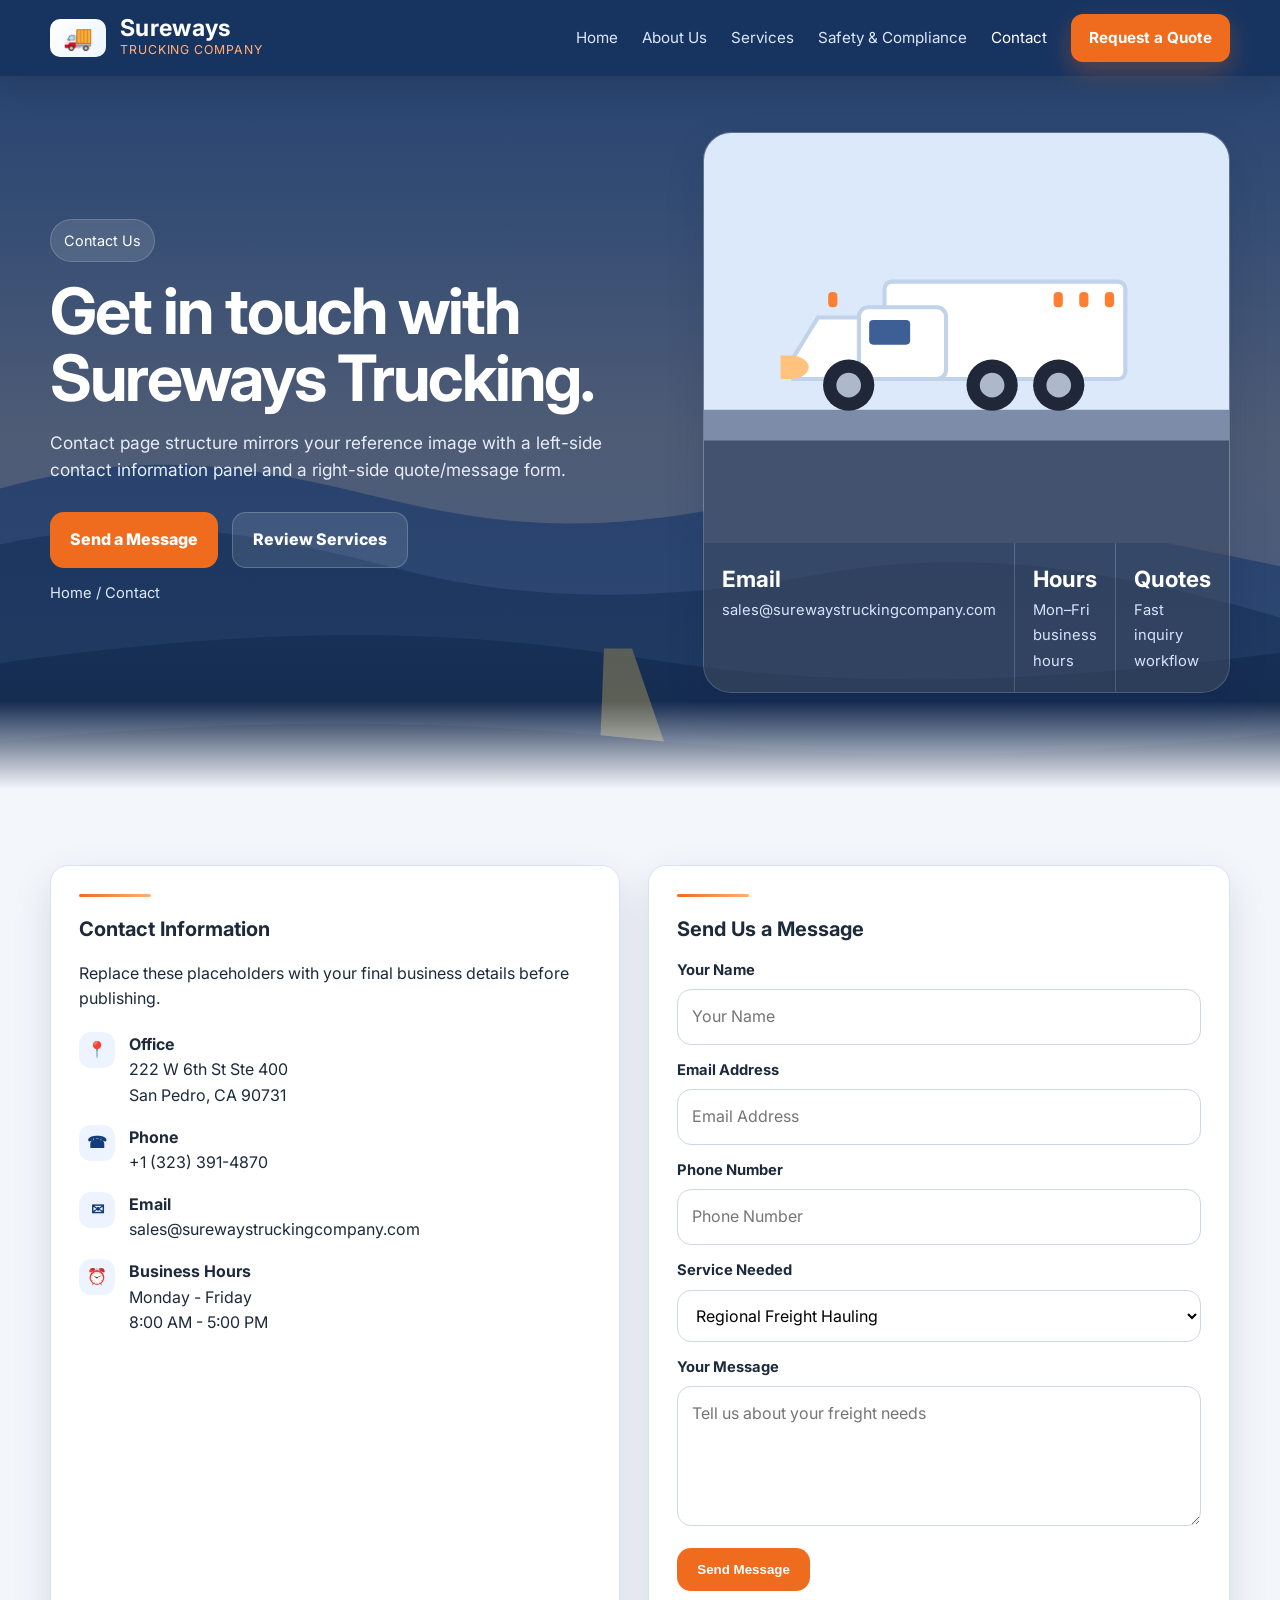
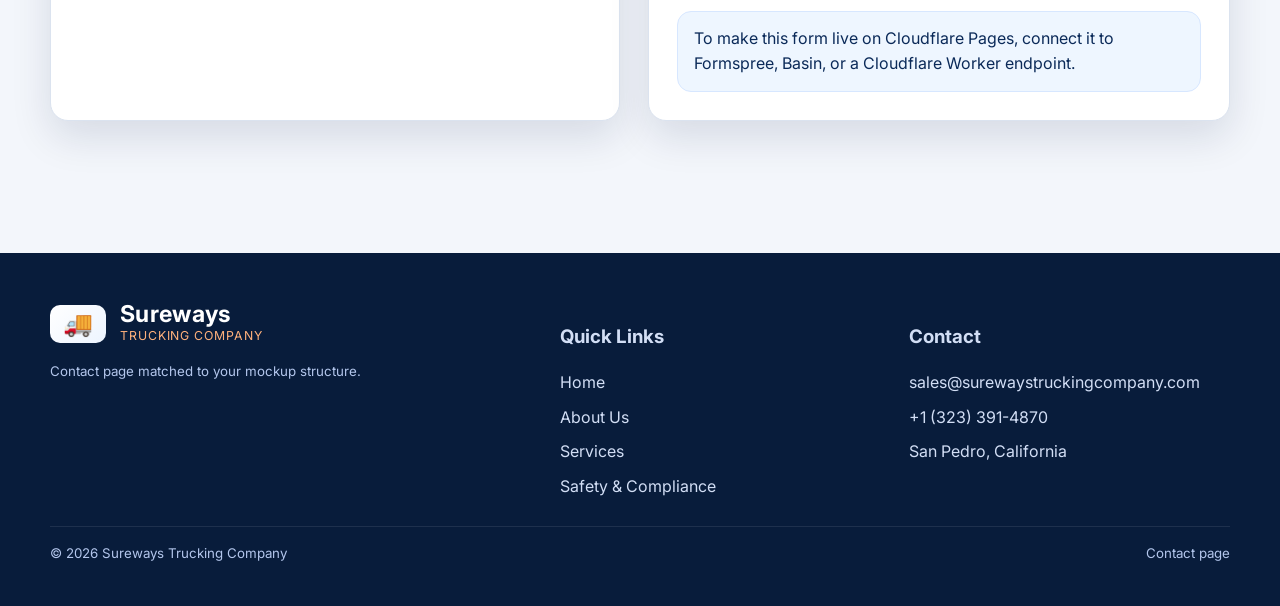
==== contact.html @ c89b98e4 "Add files via upload" ====
<!DOCTYPE html>
<html lang="en">
<head>
  <meta charset="UTF-8" />
  <meta name="viewport" content="width=device-width, initial-scale=1.0" />
  <title>Contact | Sureways Trucking Company</title>
  <meta name="description" content="Contact Sureways Trucking Company for freight quotes, business inquiries, and regional trucking support." />
  <link rel="icon" href="./assets/favicon.svg" type="image/svg+xml" />
  <link rel="preconnect" href="https://fonts.googleapis.com"><link rel="preconnect" href="https://fonts.gstatic.com" crossorigin>
  <link href="https://fonts.googleapis.com/css2?family=Inter:wght@400;500;600;700;800&display=swap" rel="stylesheet">
  <link rel="stylesheet" href="styles.css" />
</head>
<body>
  <header class="header"><div class="container nav"><a class="logo" href="index.html"><div class="logo-badge">🚚</div><div class="logo-text"><strong>Sureways</strong><span>Trucking Company</span></div></a><nav class="nav-links"><a href="index.html">Home</a><a href="about.html">About Us</a><a href="services.html">Services</a><a href="safety.html">Safety &amp; Compliance</a><a class="active" href="contact.html">Contact</a><a class="nav-cta" href="contact.html">Request a Quote</a></nav><div class="mobile-toggle">Menu</div></div></header>
  <section class="hero page-hero"><div class="container hero-inner"><div><div class="kicker">Contact Us</div><h1>Get in touch with Sureways Trucking.</h1><p>Contact page structure mirrors your reference image with a left-side contact information panel and a right-side quote/message form.</p><div class="actions"><a class="btn btn-primary" href="#contact-form">Send a Message</a><a class="btn btn-secondary" href="services.html">Review Services</a></div><div class="breadcrumbs">Home / Contact</div></div><div class="hero-card"><div class="hero-visual"></div><div class="metrics"><div><strong>Email</strong><span>sales@surewaystruckingcompany.com</span></div><div><strong>Hours</strong><span>Mon–Fri business hours</span></div><div><strong>Quotes</strong><span>Fast inquiry workflow</span></div></div></div></div></section>
  <section class="section"><div class="container contact-layout"><article class="card contact-card"><div class="mini-line"></div><h3>Contact Information</h3><p>Replace these placeholders with your final business details before publishing.</p><ul class="contact-list"><li><div class="bullet">📍</div><div><strong>Office</strong><br>222 W 6th St Ste 400<br>San Pedro, CA 90731</div></li><li><div class="bullet">☎</div><div><strong>Phone</strong><br>+1 (323) 391-4870</div></li><li><div class="bullet">✉</div><div><strong>Email</strong><br>sales@surewaystruckingcompany.com</div></li><li><div class="bullet">⏰</div><div><strong>Business Hours</strong><br>Monday - Friday<br>8:00 AM - 5:00 PM</div></li></ul></article><article class="card contact-card" id="contact-form"><div class="mini-line"></div><h3>Send Us a Message</h3><form><div class="field"><label for="name">Your Name</label><input id="name" type="text" placeholder="Your Name"></div><div class="field"><label for="email">Email Address</label><input id="email" type="email" placeholder="Email Address"></div><div class="field"><label for="phone">Phone Number</label><input id="phone" type="tel" placeholder="Phone Number"></div><div class="field"><label for="service">Service Needed</label><select id="service"><option>Regional Freight Hauling</option><option>Dry Van &amp; General Freight</option><option>Power-Only Transport</option><option>Port-Adjacent Loads</option></select></div><div class="field"><label for="message">Your Message</label><textarea id="message" placeholder="Tell us about your freight needs"></textarea></div><button class="btn btn-primary" type="submit" style="border:0;cursor:pointer;">Send Message</button></form><div class="notice">To make this form live on Cloudflare Pages, connect it to Formspree, Basin, or a Cloudflare Worker endpoint.</div></article></div></section>
  <footer class="footer"><div class="container"><div class="footer-top"><div><a class="logo" href="index.html" style="margin-bottom:12px;"><div class="logo-badge">🚚</div><div class="logo-text"><strong>Sureways</strong><span>Trucking Company</span></div></a><small>Contact page matched to your mockup structure.</small></div><div><h3>Quick Links</h3><div class="footer-links"><a href="index.html">Home</a><a href="about.html">About Us</a><a href="services.html">Services</a><a href="safety.html">Safety &amp; Compliance</a></div></div><div><h3>Contact</h3><div class="footer-links"><span>sales@surewaystruckingcompany.com</span><span>+1 (323) 391-4870</span><span>San Pedro, California</span></div></div></div><div class="footer-bottom"><small>© 2026 Sureways Trucking Company</small><small>Contact page</small></div></div></footer>
</body>
</html>
---- styles.css ----
:root {
  --navy: #0b2a59;
  --navy-2: #123d7a;
  --orange: #ef6c1f;
  --orange-dark: #d95e17;
  --ink: #1d2a3b;
  --muted: #68758a;
  --bg: #f3f6fb;
  --card: #ffffff;
  --line: #dbe3ef;
  --success: #146c43;
  --shadow: 0 16px 40px rgba(9, 28, 63, 0.12);
  --radius: 18px;
  --container: 1180px;
}
* { box-sizing: border-box; }
html { scroll-behavior: smooth; }
body {
  margin: 0;
  font-family: Inter, Arial, Helvetica, sans-serif;
  color: var(--ink);
  background: var(--bg);
  line-height: 1.6;
}
a { color: inherit; text-decoration: none; }
img { max-width: 100%; display: block; }
.container { width: min(var(--container), calc(100% - 32px)); margin: 0 auto; }
.header {
  position: sticky; top: 0; z-index: 100;
  background: rgba(11, 42, 89, 0.95); backdrop-filter: blur(10px);
  box-shadow: 0 10px 30px rgba(0,0,0,0.12);
}
.nav { display: flex; align-items: center; justify-content: space-between; min-height: 76px; gap: 20px; }
.logo { display: flex; align-items: center; gap: 14px; color: #fff; }
.logo-badge {
  width: 56px; height: 38px; border-radius: 10px; position: relative;
  background: linear-gradient(135deg, #fff 0%, #edf4ff 100%);
  display: grid; place-items: center; color: var(--navy); font-size: 24px; font-weight: 800;
}
.logo-text strong { display: block; font-size: 1.45rem; line-height: 1; letter-spacing: .3px; }
.logo-text span { display: block; color: #ffb17c; font-size: .77rem; letter-spacing: .9px; text-transform: uppercase; }
.nav-links { display: flex; align-items: center; gap: 24px; color: #dce7fa; font-size: .95rem; }
.nav-links a:hover, .nav-links a.active { color: #fff; }
.nav-cta {
  padding: 12px 18px; border-radius: 12px; background: var(--orange); color: #fff; font-weight: 700;
  box-shadow: 0 10px 24px rgba(239,108,31,.3);
}
.mobile-toggle { display: none; }
.hero {
  position: relative;
  overflow: hidden;
  background: linear-gradient(180deg, rgba(11,42,89,.83), rgba(11,42,89,.58)), url('./assets/hero-road.svg') center/cover no-repeat;
  color: #fff;
}
.hero::after {
  content: ''; position: absolute; inset: auto 0 0 0; height: 88px;
  background: linear-gradient(180deg, rgba(243,246,251,0), var(--bg));
}
.hero-inner {
  min-height: 540px; display: grid; grid-template-columns: 1.08fr .92fr; gap: 34px; align-items: center;
  padding: 56px 0 96px;
}
.kicker {
  display: inline-flex; align-items: center; gap: 10px; padding: 9px 13px; border-radius: 999px;
  background: rgba(255,255,255,.12); border: 1px solid rgba(255,255,255,.18); font-size: .9rem;
}
.hero h1 { font-size: clamp(2.3rem, 5vw, 4.5rem); line-height: 1.04; margin: 16px 0 14px; letter-spacing: -.03em; }
.hero p { color: #e6edf9; font-size: 1.08rem; max-width: 620px; margin-bottom: 28px; }
.actions { display: flex; gap: 14px; flex-wrap: wrap; }
.btn {
  display: inline-flex; align-items: center; justify-content: center; gap: 10px;
  padding: 14px 20px; border-radius: 14px; font-weight: 800; transition: .2s ease;
}
.btn-primary { background: var(--orange); color: #fff; }
.btn-primary:hover { background: var(--orange-dark); transform: translateY(-1px); }
.btn-secondary { background: rgba(255,255,255,.11); color: #fff; border: 1px solid rgba(255,255,255,.2); }
.btn-secondary:hover { background: rgba(255,255,255,.17); }
.hero-card {
  background: rgba(255,255,255,.09); border: 1px solid rgba(255,255,255,.15); border-radius: 28px;
  box-shadow: var(--shadow); overflow: hidden;
}
.hero-visual {
  min-height: 410px; background: url('./assets/truck-hero.svg') center/cover no-repeat;
}
.metrics {
  display: grid; grid-template-columns: repeat(3,1fr); gap: 1px; background: rgba(255,255,255,.15);
}
.metrics div { padding: 18px; background: rgba(9,26,55,.45); }
.metrics strong { display:block; font-size:1.4rem; }
.metrics span { color:#d5e4ff; font-size:.92rem; }
.section { padding: 76px 0; }
.section-tight { padding-top: 50px; }
.section-title { text-align: center; max-width: 760px; margin: 0 auto 42px; }
.section-title.left { text-align: left; margin-left: 0; }
.eyebrow { color: var(--orange); font-weight: 800; text-transform: uppercase; letter-spacing: .14em; font-size: .78rem; }
.section-title h2 { margin: 10px 0 12px; font-size: clamp(2rem, 3vw, 3rem); line-height:1.1; }
.section-title p { color: var(--muted); margin: 0; }
.grid-3 { display:grid; grid-template-columns: repeat(3,1fr); gap: 24px; }
.grid-2 { display:grid; grid-template-columns: repeat(2,1fr); gap: 24px; }
.card {
  background: var(--card); border: 1px solid var(--line); border-radius: var(--radius); box-shadow: var(--shadow);
}
.info-card { padding: 28px; }
.info-card h3, .service-card h3, .contact-card h3 { margin: 0 0 14px; font-size: 1.25rem; }
.mini-line { width: 72px; height: 3px; border-radius: 999px; background: linear-gradient(90deg, var(--orange), #ffb074); margin-bottom: 16px; }
.check-list { list-style: none; padding: 0; margin: 0; }
.check-list li { padding-left: 28px; position: relative; margin: 9px 0; color: var(--ink); }
.check-list li::before {
  content: '✔'; position: absolute; left: 0; top: 0; color: var(--orange); font-weight: 800;
}
.band {
  background: linear-gradient(180deg, var(--navy), #082246); color: #fff;
}
.band .section-title p { color: #d8e3f7; }
.feature {
  padding: 26px; border-radius: 22px; background: rgba(255,255,255,.06); border: 1px solid rgba(255,255,255,.08);
}
.icon {
  width: 56px; height: 56px; border-radius: 16px; background: rgba(239,108,31,.16); color: #ffb27f;
  display: grid; place-items: center; font-size: 1.5rem; margin-bottom: 18px;
}
.feature h3 { margin: 0 0 8px; }
.feature p { margin: 0; color: #d6e2fb; }
.split {
  display:grid; grid-template-columns: 1fr 1fr; gap: 34px; align-items: center;
}
.visual-card {
  min-height: 360px; border-radius: 26px; overflow:hidden; box-shadow: var(--shadow);
  background: url('./assets/roadwide.svg') center/cover no-repeat;
}
.map-card {
  min-height: 360px; border-radius: 26px; overflow:hidden; box-shadow: var(--shadow);
  background: #fff url('./assets/service-map.svg') center/cover no-repeat;
  border: 1px solid var(--line);
}
.service-card { overflow: hidden; }
.service-image { min-height: 210px; background: #dbe7f8 center/cover no-repeat; }
.service-body { padding: 24px; }
.service-card p { color: var(--muted); margin: 0 0 16px; }
.tag { display:inline-flex; padding: 7px 11px; border-radius: 999px; font-size: .82rem; font-weight: 700; background:#eef4ff; color: var(--navy-2); }
.cta {
  background: linear-gradient(135deg, var(--navy), #123d7a);
  color: #fff; border-radius: 28px; padding: 36px; display:flex; justify-content: space-between; align-items:center; gap: 24px;
  box-shadow: var(--shadow);
}
.cta p { color: #e0eafe; margin: 8px 0 0; }
.compliance-box {
  background: var(--card); border-radius: 24px; border: 1px solid var(--line); overflow:hidden; box-shadow: var(--shadow);
}
.compliance-media { min-height: 270px; background: url('./assets/safety-inspection.svg') center/cover no-repeat; }
.compliance-content { padding: 28px; }
.strip { display:grid; grid-template-columns: repeat(4,1fr); gap: 18px; margin-top: 26px; }
.strip .mini { padding: 22px; text-align:center; }
.strip .mini strong { display:block; margin-top: 8px; }
.contact-layout { display:grid; grid-template-columns: 1fr 1.02fr; gap: 28px; }
.contact-card { padding: 28px; }
.contact-list { list-style:none; padding:0; margin: 20px 0 0; }
.contact-list li { display:flex; gap:14px; margin: 16px 0; align-items:flex-start; }
.contact-list .bullet { width: 36px; height: 36px; border-radius: 12px; background:#eef4ff; color: var(--navy-2); display:grid; place-items:center; font-weight:700; flex: 0 0 auto; }
.field { margin-bottom: 14px; }
label { display:block; margin-bottom: 7px; font-size: .92rem; font-weight: 700; }
input, textarea, select {
  width: 100%; padding: 14px 14px; border: 1px solid #ccd7ea; border-radius: 14px; background:#fff; font: inherit;
}
textarea { min-height: 140px; resize: vertical; }
.footer {
  background: #081c3b; color: #d2def5; padding: 24px 0 42px; margin-top: 56px;
}
.footer-top { display:grid; grid-template-columns: 1.2fr .8fr .8fr; gap: 28px; padding: 26px 0; }
.footer small { color: #b3c6ec; }
.footer-links { display:grid; gap: 9px; }
.footer-bottom {
  border-top: 1px solid rgba(255,255,255,.09); padding-top: 16px; display:flex; justify-content:space-between; gap: 18px; flex-wrap:wrap;
}
.badge-row { display:flex; gap: 10px; flex-wrap:wrap; margin-top: 16px; }
.badge { padding: 9px 12px; border-radius:999px; background: rgba(255,255,255,.08); font-size:.84rem; }
.service-1 { background-image: url('./assets/service-regional.svg'); }
.service-2 { background-image: url('./assets/service-dryvan.svg'); }
.service-3 { background-image: url('./assets/service-power.svg'); }
.service-4 { background-image: url('./assets/service-port.svg'); }
.page-hero { min-height: 380px; }
.breadcrumbs { color:#dfe9fb; font-size:.92rem; margin-top: 14px; }
.notice {
  background:#eef6ff; border:1px solid #d7e7ff; color: var(--navy); padding: 14px 16px; border-radius: 14px; margin-top: 20px;
}
@media (max-width: 980px) {
  .hero-inner, .split, .contact-layout, .footer-top, .grid-3, .grid-2, .strip { grid-template-columns: 1fr; }
  .hero-card { order: -1; }
  .metrics { grid-template-columns: repeat(3,1fr); }
  .nav-links { display:none; }
  .mobile-toggle { display:block; color:#fff; }
}
@media (max-width: 700px) {
  .container { width: min(var(--container), calc(100% - 22px)); }
  .hero-inner { padding: 30px 0 78px; min-height: auto; }
  .hero h1 { font-size: 2.3rem; }
  .actions, .cta, .footer-bottom { flex-direction: column; align-items: stretch; }
  .metrics { grid-template-columns: 1fr; }
  .section { padding: 58px 0; }
}
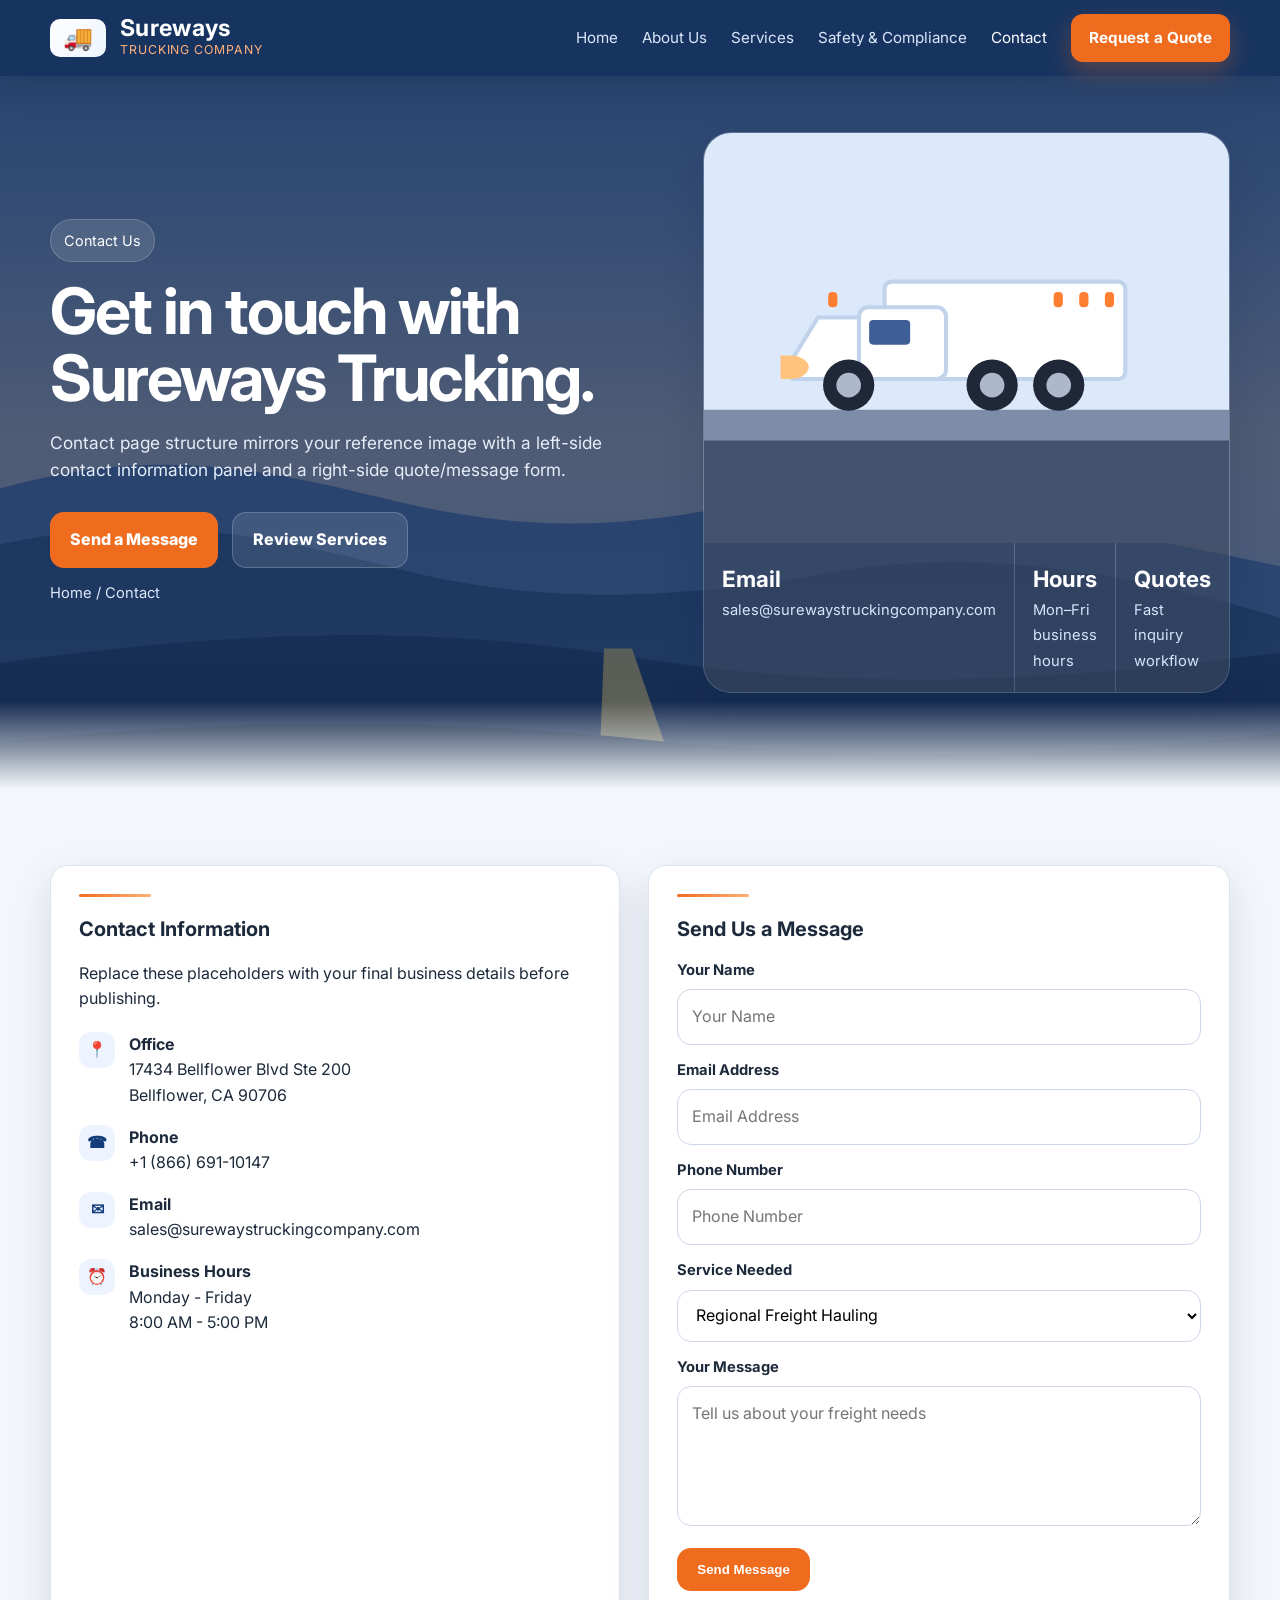
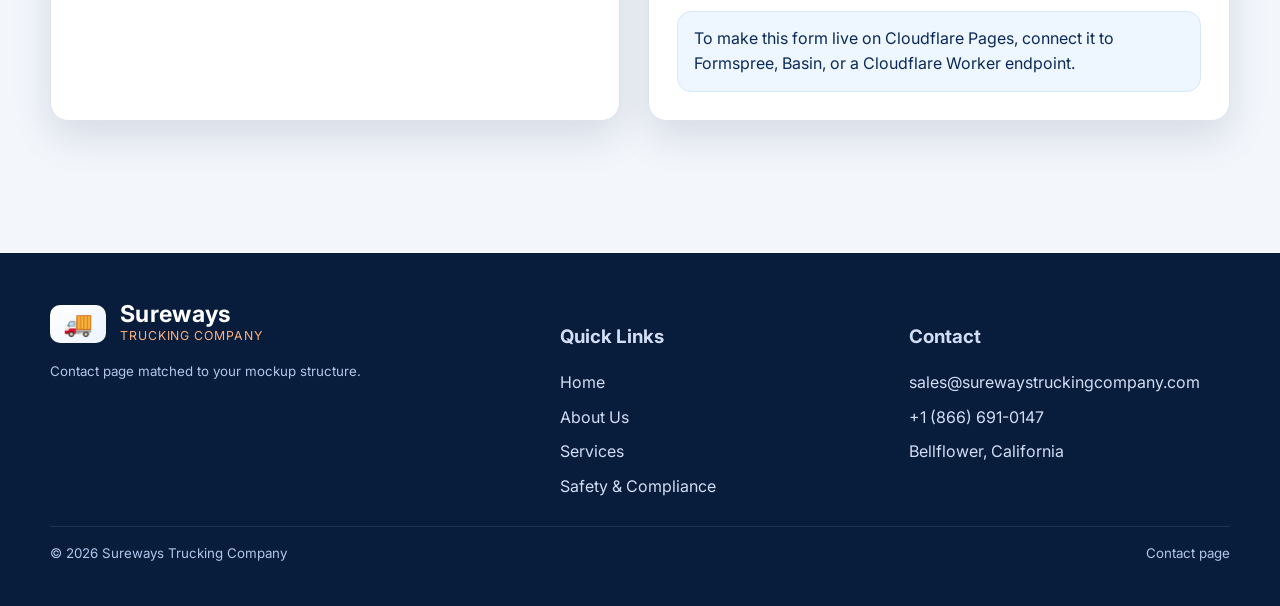
==== commit 2c7f34d2: "Update contact.html" ====
--- a/contact.html
+++ b/contact.html
@@ -13,7 +13,7 @@
 <body>
   <header class="header"><div class="container nav"><a class="logo" href="index.html"><div class="logo-badge">🚚</div><div class="logo-text"><strong>Sureways</strong><span>Trucking Company</span></div></a><nav class="nav-links"><a href="index.html">Home</a><a href="about.html">About Us</a><a href="services.html">Services</a><a href="safety.html">Safety &amp; Compliance</a><a class="active" href="contact.html">Contact</a><a class="nav-cta" href="contact.html">Request a Quote</a></nav><div class="mobile-toggle">Menu</div></div></header>
   <section class="hero page-hero"><div class="container hero-inner"><div><div class="kicker">Contact Us</div><h1>Get in touch with Sureways Trucking.</h1><p>Contact page structure mirrors your reference image with a left-side contact information panel and a right-side quote/message form.</p><div class="actions"><a class="btn btn-primary" href="#contact-form">Send a Message</a><a class="btn btn-secondary" href="services.html">Review Services</a></div><div class="breadcrumbs">Home / Contact</div></div><div class="hero-card"><div class="hero-visual"></div><div class="metrics"><div><strong>Email</strong><span>sales@surewaystruckingcompany.com</span></div><div><strong>Hours</strong><span>Mon–Fri business hours</span></div><div><strong>Quotes</strong><span>Fast inquiry workflow</span></div></div></div></div></section>
-  <section class="section"><div class="container contact-layout"><article class="card contact-card"><div class="mini-line"></div><h3>Contact Information</h3><p>Replace these placeholders with your final business details before publishing.</p><ul class="contact-list"><li><div class="bullet">📍</div><div><strong>Office</strong><br>222 W 6th St Ste 400<br>San Pedro, CA 90731</div></li><li><div class="bullet">☎</div><div><strong>Phone</strong><br>+1 (323) 391-4870</div></li><li><div class="bullet">✉</div><div><strong>Email</strong><br>sales@surewaystruckingcompany.com</div></li><li><div class="bullet">⏰</div><div><strong>Business Hours</strong><br>Monday - Friday<br>8:00 AM - 5:00 PM</div></li></ul></article><article class="card contact-card" id="contact-form"><div class="mini-line"></div><h3>Send Us a Message</h3><form><div class="field"><label for="name">Your Name</label><input id="name" type="text" placeholder="Your Name"></div><div class="field"><label for="email">Email Address</label><input id="email" type="email" placeholder="Email Address"></div><div class="field"><label for="phone">Phone Number</label><input id="phone" type="tel" placeholder="Phone Number"></div><div class="field"><label for="service">Service Needed</label><select id="service"><option>Regional Freight Hauling</option><option>Dry Van &amp; General Freight</option><option>Power-Only Transport</option><option>Port-Adjacent Loads</option></select></div><div class="field"><label for="message">Your Message</label><textarea id="message" placeholder="Tell us about your freight needs"></textarea></div><button class="btn btn-primary" type="submit" style="border:0;cursor:pointer;">Send Message</button></form><div class="notice">To make this form live on Cloudflare Pages, connect it to Formspree, Basin, or a Cloudflare Worker endpoint.</div></article></div></section>
-  <footer class="footer"><div class="container"><div class="footer-top"><div><a class="logo" href="index.html" style="margin-bottom:12px;"><div class="logo-badge">🚚</div><div class="logo-text"><strong>Sureways</strong><span>Trucking Company</span></div></a><small>Contact page matched to your mockup structure.</small></div><div><h3>Quick Links</h3><div class="footer-links"><a href="index.html">Home</a><a href="about.html">About Us</a><a href="services.html">Services</a><a href="safety.html">Safety &amp; Compliance</a></div></div><div><h3>Contact</h3><div class="footer-links"><span>sales@surewaystruckingcompany.com</span><span>+1 (323) 391-4870</span><span>San Pedro, California</span></div></div></div><div class="footer-bottom"><small>© 2026 Sureways Trucking Company</small><small>Contact page</small></div></div></footer>
+  <section class="section"><div class="container contact-layout"><article class="card contact-card"><div class="mini-line"></div><h3>Contact Information</h3><p>Replace these placeholders with your final business details before publishing.</p><ul class="contact-list"><li><div class="bullet">📍</div><div><strong>Office</strong><br>17434 Bellflower Blvd Ste 200 <br>Bellflower, CA 90706</div></li><li><div class="bullet">☎</div><div><strong>Phone</strong><br>+1 (866) 691-10147</div></li><li><div class="bullet">✉</div><div><strong>Email</strong><br>sales@surewaystruckingcompany.com</div></li><li><div class="bullet">⏰</div><div><strong>Business Hours</strong><br>Monday - Friday<br>8:00 AM - 5:00 PM</div></li></ul></article><article class="card contact-card" id="contact-form"><div class="mini-line"></div><h3>Send Us a Message</h3><form><div class="field"><label for="name">Your Name</label><input id="name" type="text" placeholder="Your Name"></div><div class="field"><label for="email">Email Address</label><input id="email" type="email" placeholder="Email Address"></div><div class="field"><label for="phone">Phone Number</label><input id="phone" type="tel" placeholder="Phone Number"></div><div class="field"><label for="service">Service Needed</label><select id="service"><option>Regional Freight Hauling</option><option>Dry Van &amp; General Freight</option><option>Power-Only Transport</option><option>Port-Adjacent Loads</option></select></div><div class="field"><label for="message">Your Message</label><textarea id="message" placeholder="Tell us about your freight needs"></textarea></div><button class="btn btn-primary" type="submit" style="border:0;cursor:pointer;">Send Message</button></form><div class="notice">To make this form live on Cloudflare Pages, connect it to Formspree, Basin, or a Cloudflare Worker endpoint.</div></article></div></section>
+  <footer class="footer"><div class="container"><div class="footer-top"><div><a class="logo" href="index.html" style="margin-bottom:12px;"><div class="logo-badge">🚚</div><div class="logo-text"><strong>Sureways</strong><span>Trucking Company</span></div></a><small>Contact page matched to your mockup structure.</small></div><div><h3>Quick Links</h3><div class="footer-links"><a href="index.html">Home</a><a href="about.html">About Us</a><a href="services.html">Services</a><a href="safety.html">Safety &amp; Compliance</a></div></div><div><h3>Contact</h3><div class="footer-links"><span>sales@surewaystruckingcompany.com</span><span>+1 (866) 691-0147</span><span>Bellflower, California</span></div></div></div><div class="footer-bottom"><small>© 2026 Sureways Trucking Company</small><small>Contact page</small></div></div></footer>
 </body>
 </html>
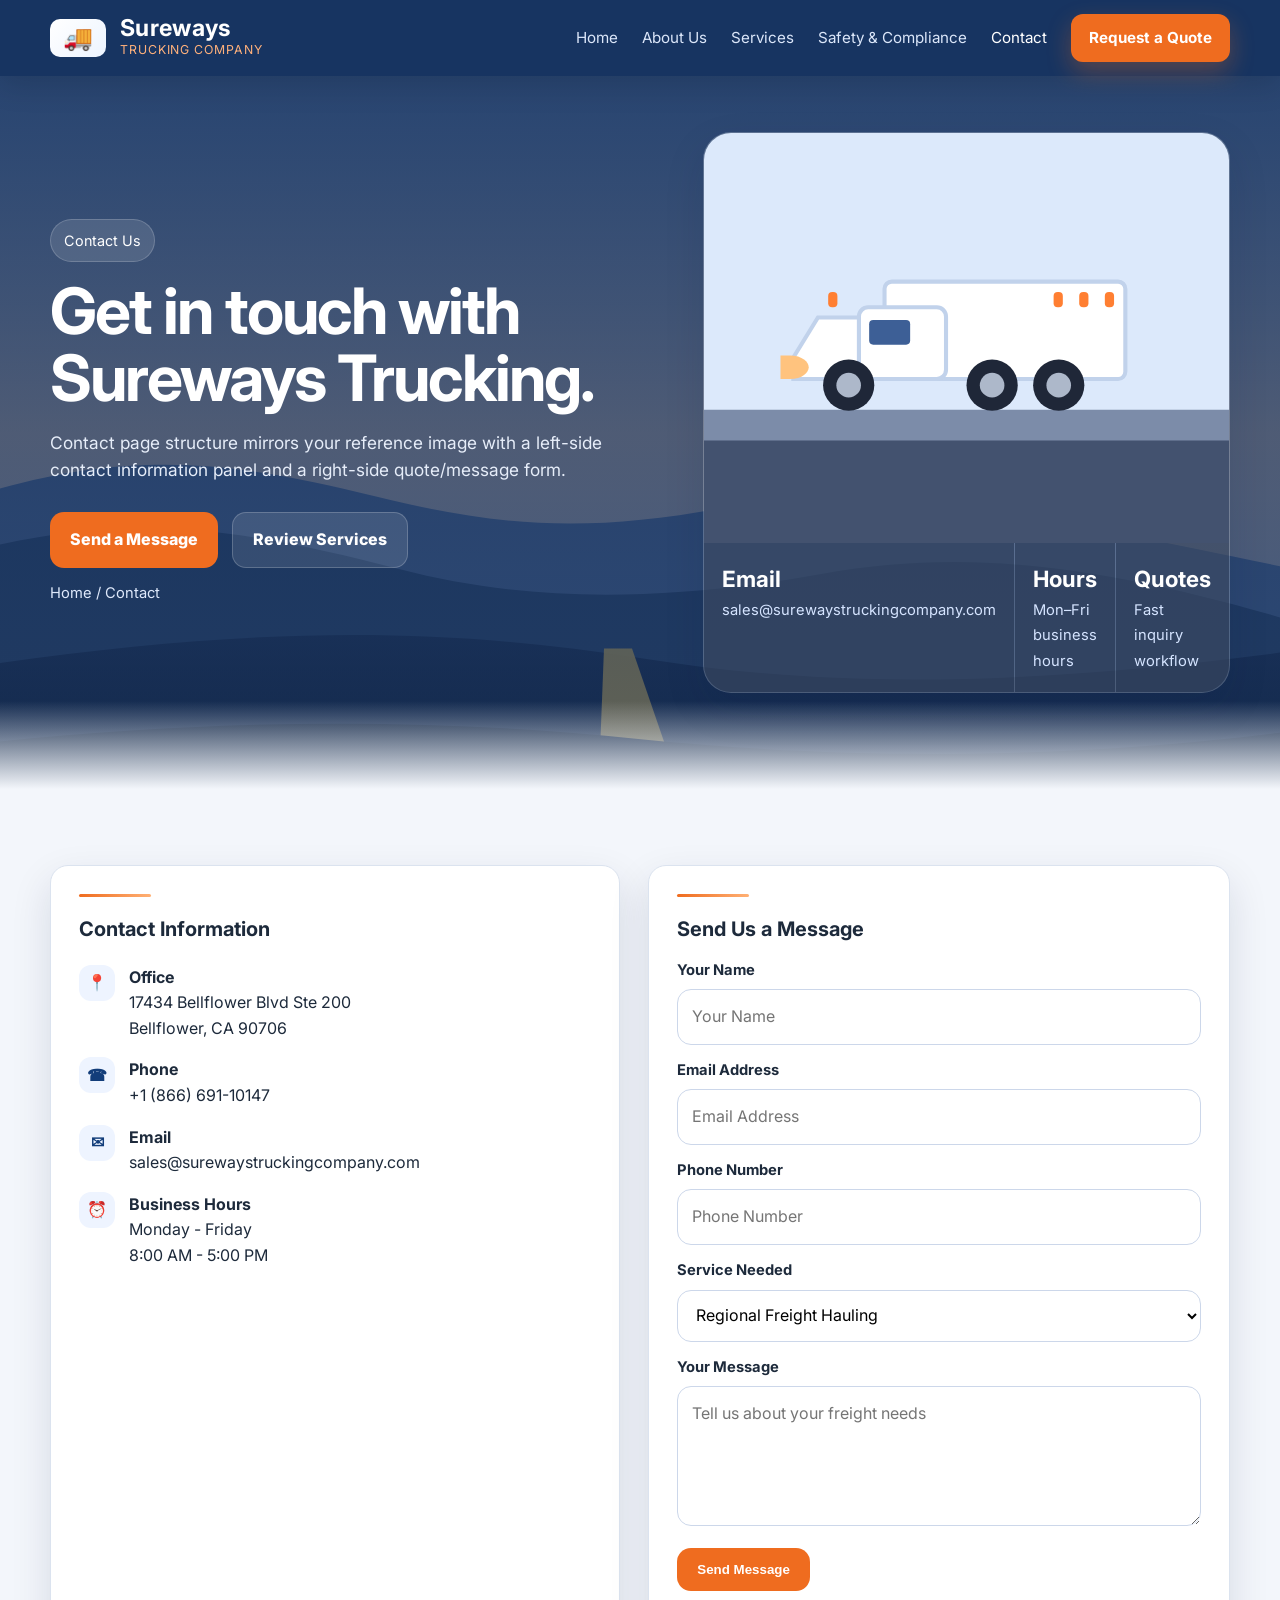
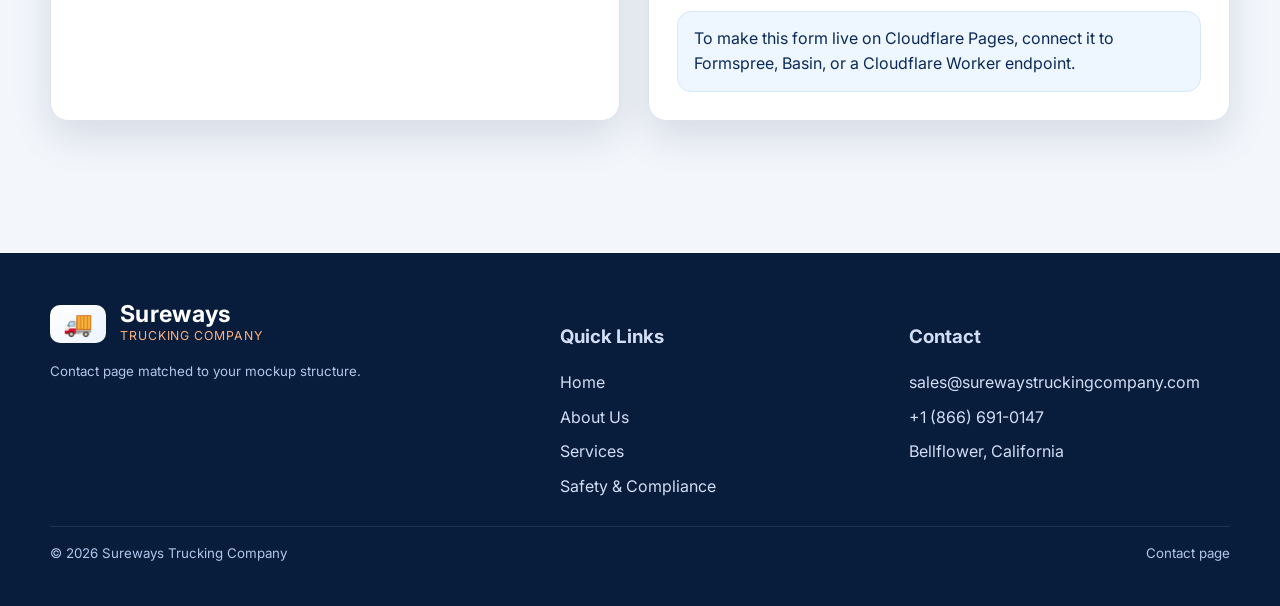
==== commit c00fe64d: "Update contact.html" ====
--- a/contact.html
+++ b/contact.html
@@ -13,7 +13,7 @@
 <body>
   <header class="header"><div class="container nav"><a class="logo" href="index.html"><div class="logo-badge">🚚</div><div class="logo-text"><strong>Sureways</strong><span>Trucking Company</span></div></a><nav class="nav-links"><a href="index.html">Home</a><a href="about.html">About Us</a><a href="services.html">Services</a><a href="safety.html">Safety &amp; Compliance</a><a class="active" href="contact.html">Contact</a><a class="nav-cta" href="contact.html">Request a Quote</a></nav><div class="mobile-toggle">Menu</div></div></header>
   <section class="hero page-hero"><div class="container hero-inner"><div><div class="kicker">Contact Us</div><h1>Get in touch with Sureways Trucking.</h1><p>Contact page structure mirrors your reference image with a left-side contact information panel and a right-side quote/message form.</p><div class="actions"><a class="btn btn-primary" href="#contact-form">Send a Message</a><a class="btn btn-secondary" href="services.html">Review Services</a></div><div class="breadcrumbs">Home / Contact</div></div><div class="hero-card"><div class="hero-visual"></div><div class="metrics"><div><strong>Email</strong><span>sales@surewaystruckingcompany.com</span></div><div><strong>Hours</strong><span>Mon–Fri business hours</span></div><div><strong>Quotes</strong><span>Fast inquiry workflow</span></div></div></div></div></section>
-  <section class="section"><div class="container contact-layout"><article class="card contact-card"><div class="mini-line"></div><h3>Contact Information</h3><p>Replace these placeholders with your final business details before publishing.</p><ul class="contact-list"><li><div class="bullet">📍</div><div><strong>Office</strong><br>17434 Bellflower Blvd Ste 200 <br>Bellflower, CA 90706</div></li><li><div class="bullet">☎</div><div><strong>Phone</strong><br>+1 (866) 691-10147</div></li><li><div class="bullet">✉</div><div><strong>Email</strong><br>sales@surewaystruckingcompany.com</div></li><li><div class="bullet">⏰</div><div><strong>Business Hours</strong><br>Monday - Friday<br>8:00 AM - 5:00 PM</div></li></ul></article><article class="card contact-card" id="contact-form"><div class="mini-line"></div><h3>Send Us a Message</h3><form><div class="field"><label for="name">Your Name</label><input id="name" type="text" placeholder="Your Name"></div><div class="field"><label for="email">Email Address</label><input id="email" type="email" placeholder="Email Address"></div><div class="field"><label for="phone">Phone Number</label><input id="phone" type="tel" placeholder="Phone Number"></div><div class="field"><label for="service">Service Needed</label><select id="service"><option>Regional Freight Hauling</option><option>Dry Van &amp; General Freight</option><option>Power-Only Transport</option><option>Port-Adjacent Loads</option></select></div><div class="field"><label for="message">Your Message</label><textarea id="message" placeholder="Tell us about your freight needs"></textarea></div><button class="btn btn-primary" type="submit" style="border:0;cursor:pointer;">Send Message</button></form><div class="notice">To make this form live on Cloudflare Pages, connect it to Formspree, Basin, or a Cloudflare Worker endpoint.</div></article></div></section>
+  <section class="section"><div class="container contact-layout"><article class="card contact-card"><div class="mini-line"></div><h3>Contact Information</h3><p><ul class="contact-list"><li><div class="bullet">📍</div><div><strong>Office</strong><br>17434 Bellflower Blvd Ste 200 <br>Bellflower, CA 90706</div></li><li><div class="bullet">☎</div><div><strong>Phone</strong><br>+1 (866) 691-10147</div></li><li><div class="bullet">✉</div><div><strong>Email</strong><br>sales@surewaystruckingcompany.com</div></li><li><div class="bullet">⏰</div><div><strong>Business Hours</strong><br>Monday - Friday<br>8:00 AM - 5:00 PM</div></li></ul></article><article class="card contact-card" id="contact-form"><div class="mini-line"></div><h3>Send Us a Message</h3><form><div class="field"><label for="name">Your Name</label><input id="name" type="text" placeholder="Your Name"></div><div class="field"><label for="email">Email Address</label><input id="email" type="email" placeholder="Email Address"></div><div class="field"><label for="phone">Phone Number</label><input id="phone" type="tel" placeholder="Phone Number"></div><div class="field"><label for="service">Service Needed</label><select id="service"><option>Regional Freight Hauling</option><option>Dry Van &amp; General Freight</option><option>Power-Only Transport</option><option>Port-Adjacent Loads</option></select></div><div class="field"><label for="message">Your Message</label><textarea id="message" placeholder="Tell us about your freight needs"></textarea></div><button class="btn btn-primary" type="submit" style="border:0;cursor:pointer;">Send Message</button></form><div class="notice">To make this form live on Cloudflare Pages, connect it to Formspree, Basin, or a Cloudflare Worker endpoint.</div></article></div></section>
   <footer class="footer"><div class="container"><div class="footer-top"><div><a class="logo" href="index.html" style="margin-bottom:12px;"><div class="logo-badge">🚚</div><div class="logo-text"><strong>Sureways</strong><span>Trucking Company</span></div></a><small>Contact page matched to your mockup structure.</small></div><div><h3>Quick Links</h3><div class="footer-links"><a href="index.html">Home</a><a href="about.html">About Us</a><a href="services.html">Services</a><a href="safety.html">Safety &amp; Compliance</a></div></div><div><h3>Contact</h3><div class="footer-links"><span>sales@surewaystruckingcompany.com</span><span>+1 (866) 691-0147</span><span>Bellflower, California</span></div></div></div><div class="footer-bottom"><small>© 2026 Sureways Trucking Company</small><small>Contact page</small></div></div></footer>
 </body>
 </html>
